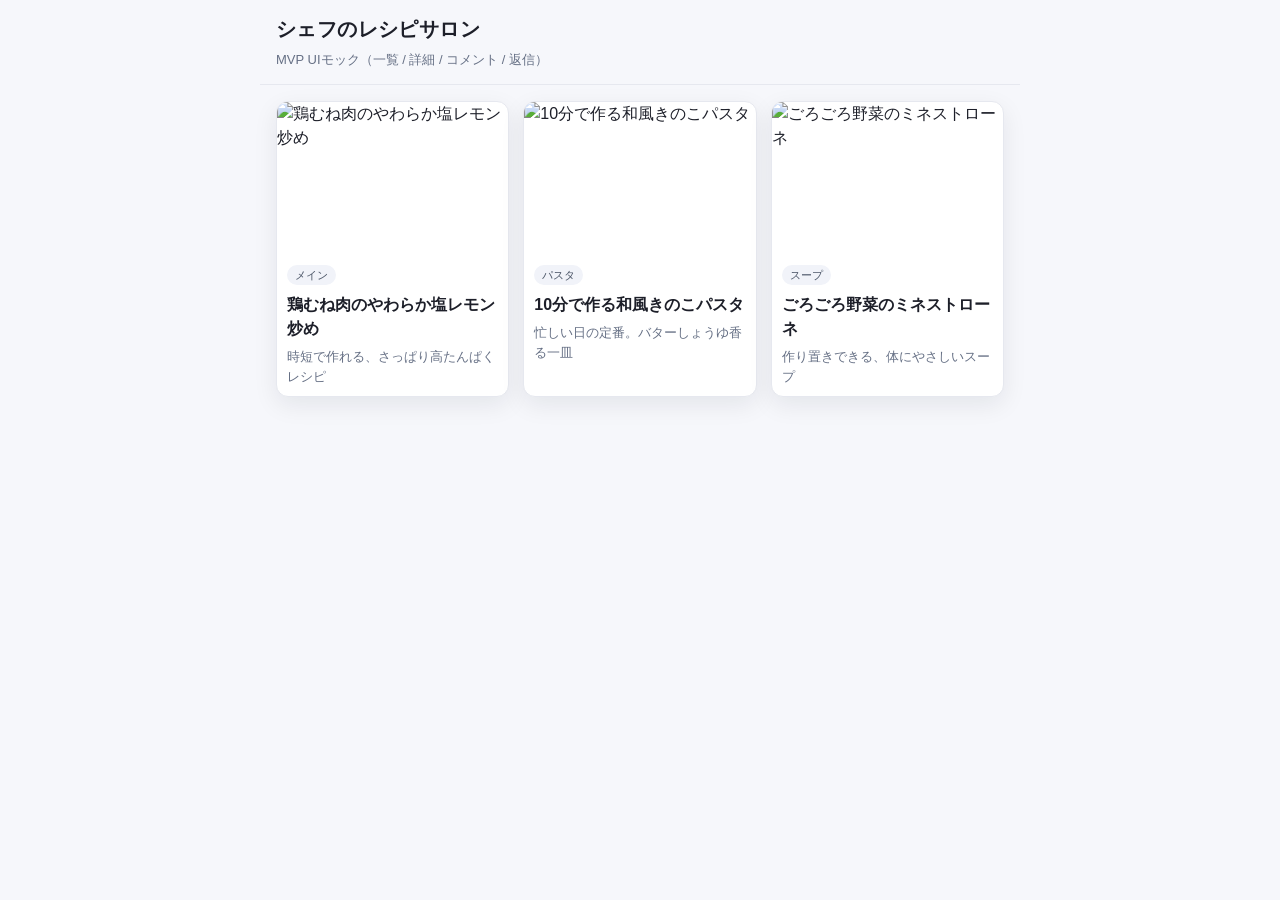
==== index.html @ c90aada8 "Initial commit: add MVP recipe app UI and requirements Made-with: Cursor" ====
<!DOCTYPE html>
<html lang="ja">
<head>
  <meta charset="UTF-8">
  <meta name="viewport" content="width=device-width, initial-scale=1.0">
  <title>レシピ紹介アプリ UIモック</title>
  <style>
    :root {
      --bg: #f6f7fb;
      --card: #ffffff;
      --text: #1d1f29;
      --sub: #667085;
      --line: #e6e8ef;
      --accent: #ff6b2d;
      --accent-soft: #fff1eb;
      --chef: #1f6feb;
      --shadow: 0 8px 24px rgba(16, 24, 40, 0.08);
    }

    * {
      box-sizing: border-box;
    }

    body {
      margin: 0;
      font-family: -apple-system, BlinkMacSystemFont, "Segoe UI", sans-serif;
      color: var(--text);
      background: var(--bg);
      line-height: 1.5;
    }

    .app {
      max-width: 760px;
      margin: 0 auto;
      padding: 12px 12px 24px;
    }

    .header {
      position: sticky;
      top: 0;
      z-index: 10;
      margin: -12px -12px 12px;
      padding: 12px;
      background: rgba(246, 247, 251, 0.92);
      backdrop-filter: blur(6px);
      border-bottom: 1px solid var(--line);
    }

    .title {
      margin: 0;
      font-size: 20px;
      font-weight: 700;
      letter-spacing: 0.02em;
    }

    .subtitle {
      margin: 6px 0 0;
      color: var(--sub);
      font-size: 13px;
    }

    .hidden {
      display: none !important;
    }

    .grid {
      display: grid;
      gap: 10px;
      grid-template-columns: 1fr;
    }

    .card {
      background: var(--card);
      border: 1px solid var(--line);
      border-radius: 12px;
      overflow: hidden;
      box-shadow: var(--shadow);
      cursor: pointer;
      transition: transform 0.15s ease, box-shadow 0.15s ease;
    }

    .card:hover {
      transform: translateY(-2px);
      box-shadow: 0 10px 28px rgba(16, 24, 40, 0.11);
    }

    .card img {
      width: 100%;
      height: 170px;
      object-fit: cover;
      display: block;
    }

    .card-body {
      padding: 10px;
    }

    .chip {
      display: inline-block;
      padding: 2px 8px;
      border-radius: 999px;
      font-size: 11px;
      background: #f1f3f9;
      color: #4b5567;
      margin-bottom: 8px;
    }

    .card h3 {
      font-size: 16px;
      margin: 0 0 6px;
    }

    .card p {
      margin: 0;
      color: var(--sub);
      font-size: 13px;
    }

    .detail-wrap {
      background: var(--card);
      border: 1px solid var(--line);
      border-radius: 12px;
      box-shadow: var(--shadow);
      overflow: hidden;
    }

    .detail-head {
      position: relative;
    }

    .detail-head img {
      width: 100%;
      height: 210px;
      object-fit: cover;
      display: block;
    }

    .back-btn {
      position: absolute;
      top: 10px;
      left: 10px;
      border: 0;
      border-radius: 999px;
      padding: 10px 14px;
      background: rgba(255, 255, 255, 0.92);
      font-size: 14px;
      cursor: pointer;
    }

    .detail-body {
      padding: 14px 12px 18px;
    }

    .detail-title {
      margin: 0 0 8px;
      font-size: 20px;
    }

    .section {
      margin-top: 14px;
      padding-top: 12px;
      border-top: 1px solid var(--line);
    }

    .section h4 {
      margin: 0 0 8px;
      font-size: 15px;
    }

    ul, ol {
      margin: 0;
      padding-left: 18px;
    }

    li + li {
      margin-top: 6px;
    }

    .chef-box {
      border: 1px solid #dbe9ff;
      background: #f4f8ff;
      border-radius: 12px;
      padding: 10px 12px;
      color: #1b3f73;
    }

    .video-link {
      display: inline-block;
      padding: 10px 14px;
      background: var(--accent-soft);
      color: #9d2f00;
      text-decoration: none;
      border-radius: 10px;
      font-weight: 600;
      font-size: 14px;
      min-height: 44px;
      line-height: 24px;
    }

    .comment-item {
      border: 1px solid var(--line);
      border-radius: 12px;
      padding: 10px;
      background: #fcfcfe;
    }

    .comment-meta {
      display: flex;
      justify-content: space-between;
      gap: 8px;
      margin-bottom: 6px;
      font-size: 11px;
      color: var(--sub);
    }

    .reply {
      margin-top: 8px;
      margin-left: 12px;
      border-left: 3px solid #e9eefc;
      padding-left: 10px;
      color: #475467;
      font-size: 13px;
    }

    .reply-chef {
      border-left-color: #b7d2ff;
    }

    .form-row {
      display: grid;
      gap: 8px;
      margin-top: 10px;
    }

    input,
    textarea,
    button {
      font: inherit;
    }

    input,
    textarea {
      width: 100%;
      border: 1px solid var(--line);
      border-radius: 10px;
      padding: 10px;
      background: #fff;
    }

    textarea {
      min-height: 84px;
      resize: vertical;
    }

    .btn {
      border: 0;
      border-radius: 10px;
      padding: 12px 14px;
      background: var(--accent);
      color: white;
      font-weight: 600;
      cursor: pointer;
      min-height: 44px;
    }

    .btn.secondary {
      background: #eef2ff;
      color: #273580;
    }

    .btn-row {
      display: flex;
      gap: 8px;
      flex-wrap: wrap;
    }

    .empty {
      color: var(--sub);
      font-size: 14px;
      margin: 0;
    }

    @media (min-width: 600px) {
      .app {
        padding: 16px 16px 28px;
      }

      .header {
        margin: -16px -16px 16px;
        padding: 14px 16px;
      }

      .grid {
        grid-template-columns: repeat(2, minmax(0, 1fr));
        gap: 12px;
      }

      .card img {
        height: 150px;
      }
    }

    @media (min-width: 900px) {
      .grid {
        grid-template-columns: repeat(3, minmax(0, 1fr));
        gap: 14px;
      }
    }
  </style>
</head>
<body>
  <div class="app">
    <header class="header">
      <h1 class="title">シェフのレシピサロン</h1>
      <p class="subtitle">MVP UIモック（一覧 / 詳細 / コメント / 返信）</p>
    </header>

    <main>
      <section id="recipe-list-view">
        <div id="recipe-list" class="grid"></div>
      </section>

      <section id="recipe-detail-view" class="hidden">
        <div class="detail-wrap">
          <div class="detail-head">
            <button id="back-btn" class="back-btn" type="button">一覧へ戻る</button>
            <img id="detail-image" src="" alt="レシピ画像">
          </div>
          <div class="detail-body">
            <h2 id="detail-title" class="detail-title"></h2>
            <p id="detail-summary" class="subtitle"></p>

            <div class="section">
              <h4>材料</h4>
              <ul id="detail-ingredients"></ul>
            </div>

            <div class="section">
              <h4>作り方</h4>
              <ol id="detail-steps"></ol>
            </div>

            <div class="section">
              <h4>シェフコメント</h4>
              <div id="detail-chef-comment" class="chef-box"></div>
            </div>

            <div class="section">
              <h4>動画</h4>
              <a id="detail-video-link" class="video-link" href="#" target="_blank" rel="noreferrer">動画リンクを見る</a>
            </div>

            <div class="section">
              <h4>コメント</h4>
              <div id="comment-list" class="form-row"></div>
              <p id="comment-empty" class="empty hidden">まだコメントがありません。</p>

              <div class="form-row">
                <input id="new-comment-name" type="text" placeholder="名前">
                <textarea id="new-comment-text" placeholder="コメントを入力"></textarea>
                <button id="post-comment-btn" class="btn" type="button">コメント投稿</button>
              </div>
            </div>
          </div>
        </div>
      </section>
    </main>
  </div>

  <script>
    const recipes = [
      {
        id: "r001",
        title: "鶏むね肉のやわらか塩レモン炒め",
        summary: "時短で作れる、さっぱり高たんぱくレシピ",
        category: "メイン",
        image: "https://images.unsplash.com/photo-1604909052743-94e838986d24?auto=format&fit=crop&w=1000&q=80",
        ingredients: ["鶏むね肉 1枚", "塩 ひとつまみ", "レモン汁 小さじ2", "オリーブオイル 小さじ2"],
        steps: ["鶏むね肉をそぎ切りにする", "塩をふって3分置く", "フライパンで焼き、レモン汁を加えて絡める"],
        chefComment: "火を入れすぎないのがポイントです。余熱で仕上げるとしっとりします。",
        videoUrl: "https://www.youtube.com/",
        comments: [
          {
            id: "c1",
            author: "さやか",
            text: "本当にやわらかくできました！",
            date: "2026-03-20",
            replies: [{ author: "シェフ", text: "嬉しいです。切り方が上手だったはず！", isChef: true }]
          }
        ]
      },
      {
        id: "r002",
        title: "10分で作る和風きのこパスタ",
        summary: "忙しい日の定番。バターしょうゆ香る一皿",
        category: "パスタ",
        image: "https://images.unsplash.com/photo-1621996346565-e3dbc646d9a9?auto=format&fit=crop&w=1000&q=80",
        ingredients: ["パスタ 100g", "しめじ 1/2株", "バター 10g", "しょうゆ 小さじ2"],
        steps: ["パスタをゆでる", "しめじを炒める", "ゆで上がったパスタと調味料を和える"],
        chefComment: "最後に黒こしょうをしっかり振ると、味が締まっておすすめです。",
        videoUrl: "https://vimeo.com/",
        comments: []
      },
      {
        id: "r003",
        title: "ごろごろ野菜のミネストローネ",
        summary: "作り置きできる、体にやさしいスープ",
        category: "スープ",
        image: "https://images.unsplash.com/photo-1547592166-23ac45744acd?auto=format&fit=crop&w=1000&q=80",
        ingredients: ["玉ねぎ 1/2個", "にんじん 1/2本", "トマト缶 1/2缶", "コンソメ 小さじ1"],
        steps: ["野菜を角切りにする", "鍋で炒めてトマト缶と水を加える", "やわらかくなるまで煮る"],
        chefComment: "翌日はさらに味がなじみます。多めに作ってOKです。",
        videoUrl: "https://www.youtube.com/",
        comments: []
      }
    ];

    const listView = document.getElementById("recipe-list-view");
    const detailView = document.getElementById("recipe-detail-view");
    const recipeList = document.getElementById("recipe-list");
    const backBtn = document.getElementById("back-btn");

    const detailTitle = document.getElementById("detail-title");
    const detailSummary = document.getElementById("detail-summary");
    const detailImage = document.getElementById("detail-image");
    const detailIngredients = document.getElementById("detail-ingredients");
    const detailSteps = document.getElementById("detail-steps");
    const detailChefComment = document.getElementById("detail-chef-comment");
    const detailVideoLink = document.getElementById("detail-video-link");
    const commentList = document.getElementById("comment-list");
    const commentEmpty = document.getElementById("comment-empty");
    const newCommentName = document.getElementById("new-comment-name");
    const newCommentText = document.getElementById("new-comment-text");
    const postCommentBtn = document.getElementById("post-comment-btn");

    let currentRecipeId = null;
    let replyTargetCommentId = null;

    function renderRecipeList() {
      recipeList.innerHTML = "";
      recipes.forEach((recipe) => {
        const card = document.createElement("article");
        card.className = "card";
        card.innerHTML = `
          <img src="${recipe.image}" alt="${recipe.title}">
          <div class="card-body">
            <span class="chip">${recipe.category}</span>
            <h3>${recipe.title}</h3>
            <p>${recipe.summary}</p>
          </div>
        `;
        card.addEventListener("click", () => openRecipeDetail(recipe.id));
        recipeList.appendChild(card);
      });
    }

    function openRecipeDetail(recipeId) {
      const recipe = recipes.find((r) => r.id === recipeId);
      if (!recipe) return;

      currentRecipeId = recipeId;
      replyTargetCommentId = null;

      detailTitle.textContent = recipe.title;
      detailSummary.textContent = recipe.summary;
      detailImage.src = recipe.image;
      detailImage.alt = recipe.title;
      detailChefComment.textContent = recipe.chefComment;
      detailVideoLink.href = recipe.videoUrl;

      detailIngredients.innerHTML = recipe.ingredients.map((x) => `<li>${x}</li>`).join("");
      detailSteps.innerHTML = recipe.steps.map((x) => `<li>${x}</li>`).join("");
      renderComments();

      listView.classList.add("hidden");
      detailView.classList.remove("hidden");
      window.scrollTo({ top: 0, behavior: "smooth" });
    }

    function closeRecipeDetail() {
      detailView.classList.add("hidden");
      listView.classList.remove("hidden");
    }

    function renderComments() {
      const recipe = recipes.find((r) => r.id === currentRecipeId);
      if (!recipe) return;

      commentList.innerHTML = "";
      if (recipe.comments.length === 0) {
        commentEmpty.classList.remove("hidden");
      } else {
        commentEmpty.classList.add("hidden");
      }

      recipe.comments.forEach((comment) => {
        const item = document.createElement("div");
        item.className = "comment-item";

        const repliesHtml = comment.replies
          .map((reply) => `
            <div class="reply ${reply.isChef ? "reply-chef" : ""}">
              <strong>${reply.author}</strong>: ${reply.text}
            </div>
          `)
          .join("");

        item.innerHTML = `
          <div class="comment-meta">
            <strong>${comment.author}</strong>
            <span>${comment.date}</span>
          </div>
          <div>${comment.text}</div>
          ${repliesHtml}
          <div class="btn-row" style="margin-top: 10px;">
            <button class="btn secondary" type="button" data-action="reply" data-comment-id="${comment.id}">返信する</button>
          </div>
        `;

        item.querySelector("[data-action='reply']").addEventListener("click", (e) => {
          replyTargetCommentId = e.currentTarget.getAttribute("data-comment-id");
          newCommentText.focus();
          newCommentText.placeholder = "返信内容を入力";
        });

        commentList.appendChild(item);
      });
    }

    function postComment() {
      const recipe = recipes.find((r) => r.id === currentRecipeId);
      if (!recipe) return;

      const author = newCommentName.value.trim() || "ゲスト";
      const text = newCommentText.value.trim();
      if (!text) return;

      if (replyTargetCommentId) {
        const target = recipe.comments.find((c) => c.id === replyTargetCommentId);
        if (target) {
          target.replies.push({ author, text, isChef: false });
        }
      } else {
        recipe.comments.unshift({
          id: `c${Date.now()}`,
          author,
          text,
          date: new Date().toISOString().slice(0, 10),
          replies: []
        });
      }

      newCommentText.value = "";
      newCommentName.value = "";
      newCommentText.placeholder = "コメントを入力";
      replyTargetCommentId = null;
      renderComments();
    }

    backBtn.addEventListener("click", closeRecipeDetail);
    postCommentBtn.addEventListener("click", postComment);

    renderRecipeList();
  </script>
</body>
</html>
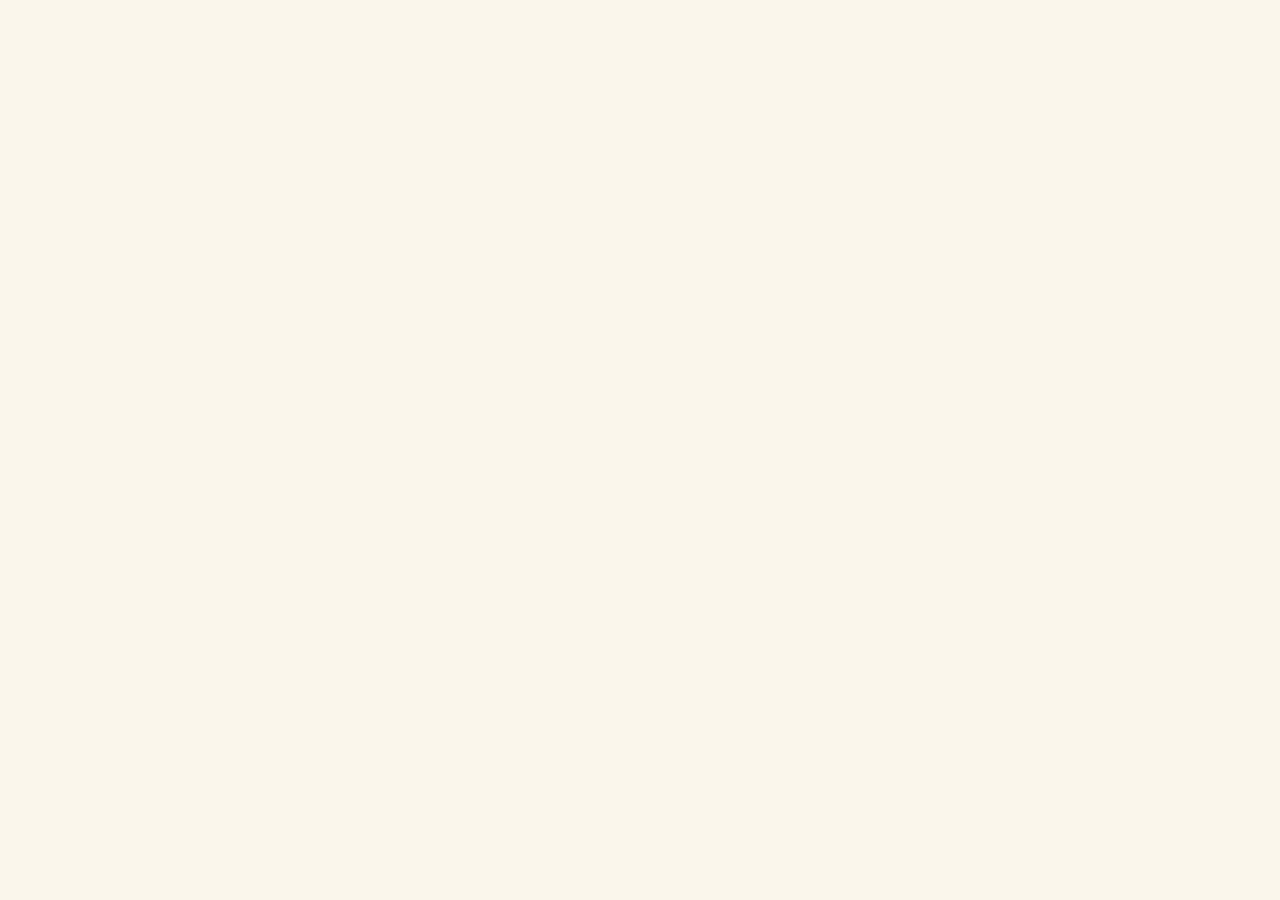
==== commit adfe1673: "Phase 3: Vercel hosting + Notion→GAS→GitHub data pipeline foundation - Add data/ structure (index.js" ====
--- a/index.html
+++ b/index.html
@@ -1,566 +1,129 @@
-<!DOCTYPE html>
+<!doctype html>
 <html lang="ja">
 <head>
-  <meta charset="UTF-8">
-  <meta name="viewport" content="width=device-width, initial-scale=1.0">
-  <title>レシピ紹介アプリ UIモック</title>
-  <style>
-    :root {
-      --bg: #f6f7fb;
-      --card: #ffffff;
-      --text: #1d1f29;
-      --sub: #667085;
-      --line: #e6e8ef;
-      --accent: #ff6b2d;
-      --accent-soft: #fff1eb;
-      --chef: #1f6feb;
-      --shadow: 0 8px 24px rgba(16, 24, 40, 0.08);
-    }
+<meta charset="utf-8" />
+<meta name="viewport" content="width=device-width,initial-scale=1" />
+<title>つくる帖 — レシピサイト</title>
+<link href="https://fonts.googleapis.com/css2?family=Noto+Serif+JP:wght@400;500;600;700&family=Noto+Sans+JP:wght@400;500;600;700&family=Shippori+Mincho:wght@500;600;700&display=swap" rel="stylesheet" />
+<link rel="stylesheet" href="theme.css" />
+<style>
+  body { margin: 0; font-family: 'Noto Serif JP', serif; }
+</style>
 
-    * {
-      box-sizing: border-box;
-    }
+<template id="__bundler_thumbnail">
+  <svg xmlns="http://www.w3.org/2000/svg" viewBox="0 0 100 100">
+    <rect width="100" height="100" fill="#faf6ec"/>
+    <text x="50" y="58" text-anchor="middle" font-family="serif" font-weight="700" font-size="22" fill="#b8442a">帖</text>
+    <text x="50" y="80" text-anchor="middle" font-family="sans-serif" font-size="6" letter-spacing="2" fill="#6b6353">TSUKURU-CHO</text>
+  </svg>
+</template>
 
-    body {
-      margin: 0;
-      font-family: -apple-system, BlinkMacSystemFont, "Segoe UI", sans-serif;
-      color: var(--text);
-      background: var(--bg);
-      line-height: 1.5;
-    }
+<script src="https://unpkg.com/react@18.3.1/umd/react.development.js" integrity="sha384-hD6/rw4ppMLGNu3tX5cjIb+uRZ7UkRJ6BPkLpg4hAu/6onKUg4lLsHAs9EBPT82L" crossorigin="anonymous"></script>
+<script src="https://unpkg.com/react-dom@18.3.1/umd/react-dom.development.js" integrity="sha384-u6aeetuaXnQ38mYT8rp6sbXaQe3NL9t+IBXmnYxwkUI2Hw4bsp2Wvmx4yRQF1uAm" crossorigin="anonymous"></script>
+<script src="https://unpkg.com/@babel/standalone@7.29.0/babel.min.js" integrity="sha384-m08KidiNqLdpJqLq95G/LEi8Qvjl/xUYll3QILypMoQ65QorJ9Lvtp2RXYGBFj1y" crossorigin="anonymous"></script>
 
-    .app {
-      max-width: 760px;
-      margin: 0 auto;
-      padding: 12px 12px 24px;
-    }
-
-    .header {
-      position: sticky;
-      top: 0;
-      z-index: 10;
-      margin: -12px -12px 12px;
-      padding: 12px;
-      background: rgba(246, 247, 251, 0.92);
-      backdrop-filter: blur(6px);
-      border-bottom: 1px solid var(--line);
-    }
-
-    .title {
-      margin: 0;
-      font-size: 20px;
-      font-weight: 700;
-      letter-spacing: 0.02em;
-    }
-
-    .subtitle {
-      margin: 6px 0 0;
-      color: var(--sub);
-      font-size: 13px;
-    }
-
-    .hidden {
-      display: none !important;
-    }
-
-    .grid {
-      display: grid;
-      gap: 10px;
-      grid-template-columns: 1fr;
-    }
-
-    .card {
-      background: var(--card);
-      border: 1px solid var(--line);
-      border-radius: 12px;
-      overflow: hidden;
-      box-shadow: var(--shadow);
-      cursor: pointer;
-      transition: transform 0.15s ease, box-shadow 0.15s ease;
-    }
-
-    .card:hover {
-      transform: translateY(-2px);
-      box-shadow: 0 10px 28px rgba(16, 24, 40, 0.11);
-    }
-
-    .card img {
-      width: 100%;
-      height: 170px;
-      object-fit: cover;
-      display: block;
-    }
-
-    .card-body {
-      padding: 10px;
-    }
-
-    .chip {
-      display: inline-block;
-      padding: 2px 8px;
-      border-radius: 999px;
-      font-size: 11px;
-      background: #f1f3f9;
-      color: #4b5567;
-      margin-bottom: 8px;
-    }
-
-    .card h3 {
-      font-size: 16px;
-      margin: 0 0 6px;
-    }
-
-    .card p {
-      margin: 0;
-      color: var(--sub);
-      font-size: 13px;
-    }
-
-    .detail-wrap {
-      background: var(--card);
-      border: 1px solid var(--line);
-      border-radius: 12px;
-      box-shadow: var(--shadow);
-      overflow: hidden;
-    }
-
-    .detail-head {
-      position: relative;
-    }
-
-    .detail-head img {
-      width: 100%;
-      height: 210px;
-      object-fit: cover;
-      display: block;
-    }
-
-    .back-btn {
-      position: absolute;
-      top: 10px;
-      left: 10px;
-      border: 0;
-      border-radius: 999px;
-      padding: 10px 14px;
-      background: rgba(255, 255, 255, 0.92);
-      font-size: 14px;
-      cursor: pointer;
-    }
-
-    .detail-body {
-      padding: 14px 12px 18px;
-    }
-
-    .detail-title {
-      margin: 0 0 8px;
-      font-size: 20px;
-    }
-
-    .section {
-      margin-top: 14px;
-      padding-top: 12px;
-      border-top: 1px solid var(--line);
-    }
-
-    .section h4 {
-      margin: 0 0 8px;
-      font-size: 15px;
-    }
-
-    ul, ol {
-      margin: 0;
-      padding-left: 18px;
-    }
-
-    li + li {
-      margin-top: 6px;
-    }
-
-    .chef-box {
-      border: 1px solid #dbe9ff;
-      background: #f4f8ff;
-      border-radius: 12px;
-      padding: 10px 12px;
-      color: #1b3f73;
-    }
-
-    .video-link {
-      display: inline-block;
-      padding: 10px 14px;
-      background: var(--accent-soft);
-      color: #9d2f00;
-      text-decoration: none;
-      border-radius: 10px;
-      font-weight: 600;
-      font-size: 14px;
-      min-height: 44px;
-      line-height: 24px;
-    }
-
-    .comment-item {
-      border: 1px solid var(--line);
-      border-radius: 12px;
-      padding: 10px;
-      background: #fcfcfe;
-    }
-
-    .comment-meta {
-      display: flex;
-      justify-content: space-between;
-      gap: 8px;
-      margin-bottom: 6px;
-      font-size: 11px;
-      color: var(--sub);
-    }
-
-    .reply {
-      margin-top: 8px;
-      margin-left: 12px;
-      border-left: 3px solid #e9eefc;
-      padding-left: 10px;
-      color: #475467;
-      font-size: 13px;
-    }
-
-    .reply-chef {
-      border-left-color: #b7d2ff;
-    }
-
-    .form-row {
-      display: grid;
-      gap: 8px;
-      margin-top: 10px;
-    }
-
-    input,
-    textarea,
-    button {
-      font: inherit;
-    }
-
-    input,
-    textarea {
-      width: 100%;
-      border: 1px solid var(--line);
-      border-radius: 10px;
-      padding: 10px;
-      background: #fff;
-    }
-
-    textarea {
-      min-height: 84px;
-      resize: vertical;
-    }
-
-    .btn {
-      border: 0;
-      border-radius: 10px;
-      padding: 12px 14px;
-      background: var(--accent);
-      color: white;
-      font-weight: 600;
-      cursor: pointer;
-      min-height: 44px;
-    }
-
-    .btn.secondary {
-      background: #eef2ff;
-      color: #273580;
-    }
-
-    .btn-row {
-      display: flex;
-      gap: 8px;
-      flex-wrap: wrap;
-    }
-
-    .empty {
-      color: var(--sub);
-      font-size: 14px;
-      margin: 0;
-    }
-
-    @media (min-width: 600px) {
-      .app {
-        padding: 16px 16px 28px;
-      }
-
-      .header {
-        margin: -16px -16px 16px;
-        padding: 14px 16px;
-      }
-
-      .grid {
-        grid-template-columns: repeat(2, minmax(0, 1fr));
-        gap: 12px;
-      }
-
-      .card img {
-        height: 150px;
-      }
-    }
-
-    @media (min-width: 900px) {
-      .grid {
-        grid-template-columns: repeat(3, minmax(0, 1fr));
-        gap: 14px;
-      }
-    }
-  </style>
+<script src="image-slot.js"></script>
+<script src="data.js"></script>
+<script type="text/babel" src="design-canvas.jsx"></script>
+<script type="text/babel" src="ios-frame.jsx"></script>
+<script type="text/babel" src="tweaks-panel.jsx"></script>
+<script type="text/babel" src="shared.jsx"></script>
+<script type="text/babel" src="screens/list.jsx"></script>
+<script type="text/babel" src="screens/detail-shared.jsx"></script>
+<script type="text/babel" src="screens/detail-tabs.jsx"></script>
+<script type="text/babel" src="screens/detail-accordion.jsx"></script>
+<script type="text/babel" src="screens/detail-scroll.jsx"></script>
+<script type="text/babel" src="screens/cooking-mode.jsx"></script>
 </head>
 <body>
-  <div class="app">
-    <header class="header">
-      <h1 class="title">シェフのレシピサロン</h1>
-      <p class="subtitle">MVP UIモック（一覧 / 詳細 / コメント / 返信）</p>
-    </header>
+<div id="root"></div>
 
-    <main>
-      <section id="recipe-list-view">
-        <div id="recipe-list" class="grid"></div>
-      </section>
+<script type="text/babel">
+const TWEAK_DEFAULTS = /*EDITMODE-BEGIN*/{
+  "listLayoutFocus": "grid",
+  "showCookingMode": true
+}/*EDITMODE-END*/;
 
-      <section id="recipe-detail-view" class="hidden">
-        <div class="detail-wrap">
-          <div class="detail-head">
-            <button id="back-btn" class="back-btn" type="button">一覧へ戻る</button>
-            <img id="detail-image" src="" alt="レシピ画像">
+function Wrap({ children }) {
+  // Each artboard mounts an IOSDevice with a screen inside.
+  return (
+    <IOSDevice width={402} height={874}>
+      {children}
+    </IOSDevice>
+  );
+}
+
+function App() {
+  const [t, setTweak] = useTweaks(TWEAK_DEFAULTS);
+
+  return (
+    <>
+      <DesignCanvas>
+        <DCSection id="list" title="一覧ページ" subtitle="ホーム — レシピを探す画面。2案で比較">
+          <DCArtboard id="list-grid" label="A · 2列グリッド（写真主役）" width={402} height={874}>
+            <Wrap><ListScreen layout="grid" /></Wrap>
+          </DCArtboard>
+          <DCArtboard id="list-row" label="B · 横並びリスト（情報量多め）" width={402} height={874}>
+            <Wrap><ListScreen layout="list" /></Wrap>
+          </DCArtboard>
+        </DCSection>
+
+        <DCSection id="detail" title="詳細ページ" subtitle="情報量が多いので、整理方法を3案">
+          <DCArtboard id="detail-tabs" label="A · タブ切り替え" width={402} height={874}>
+            <Wrap><DetailTabs /></Wrap>
+          </DCArtboard>
+          <DCArtboard id="detail-accordion" label="B · アコーディオン" width={402} height={874}>
+            <Wrap><DetailAccordion /></Wrap>
+          </DCArtboard>
+          <DCArtboard id="detail-scroll" label="C · 長尺スクロール＋目次" width={402} height={874}>
+            <Wrap><DetailScroll /></Wrap>
+          </DCArtboard>
+        </DCSection>
+
+        <DCSection id="cook" title="料理中モード" subtitle="工程を1画面ずつ。画面常時オン・大きな文字・チェックボックス">
+          <DCArtboard id="cook-mode" label="ステッパー型" width={402} height={874}>
+            <Wrap><CookingMode /></Wrap>
+          </DCArtboard>
+        </DCSection>
+
+        <DCPostIt top={140} left={20} rotate={-3} width={210}>
+          和モダン｜生成り＋墨＋朱の差し色。{'\n'}
+          Noto Serif JP / Shippori Mincho。{'\n'}
+          ヒーロー画像は image-slot で差し替え可。
+        </DCPostIt>
+      </DesignCanvas>
+
+      <TweaksPanel title="Tweaks">
+        <TweakSection title="一覧ページ">
+          <TweakRadio
+            label="レイアウト"
+            value={t.listLayoutFocus}
+            options={[
+              { value: 'grid', label: '2列グリッド' },
+              { value: 'row',  label: '横並びリスト' },
+            ]}
+            onChange={v => setTweak('listLayoutFocus', v)}
+          />
+        </TweakSection>
+        <TweakSection title="詳細ページ" subtitle="3案を画面上で並べて比較できます。各アートボードをクリックでフルスクリーン表示">
+          <div style={{ fontSize: 11, color: '#6b6353', lineHeight: 1.6, fontFamily: '-apple-system, system-ui' }}>
+            タブ案 / アコーディオン案 / スクロール案 を並列表示中。{'\n'}
+            アートボード右上の ⤢ で個別に拡大できます。
           </div>
-          <div class="detail-body">
-            <h2 id="detail-title" class="detail-title"></h2>
-            <p id="detail-summary" class="subtitle"></p>
+        </TweakSection>
+        <TweakSection title="料理中モード">
+          <TweakToggle
+            label="表示する"
+            value={t.showCookingMode}
+            onChange={v => setTweak('showCookingMode', v)}
+          />
+        </TweakSection>
+      </TweaksPanel>
+    </>
+  );
+}
 
-            <div class="section">
-              <h4>材料</h4>
-              <ul id="detail-ingredients"></ul>
-            </div>
-
-            <div class="section">
-              <h4>作り方</h4>
-              <ol id="detail-steps"></ol>
-            </div>
-
-            <div class="section">
-              <h4>シェフコメント</h4>
-              <div id="detail-chef-comment" class="chef-box"></div>
-            </div>
-
-            <div class="section">
-              <h4>動画</h4>
-              <a id="detail-video-link" class="video-link" href="#" target="_blank" rel="noreferrer">動画リンクを見る</a>
-            </div>
-
-            <div class="section">
-              <h4>コメント</h4>
-              <div id="comment-list" class="form-row"></div>
-              <p id="comment-empty" class="empty hidden">まだコメントがありません。</p>
-
-              <div class="form-row">
-                <input id="new-comment-name" type="text" placeholder="名前">
-                <textarea id="new-comment-text" placeholder="コメントを入力"></textarea>
-                <button id="post-comment-btn" class="btn" type="button">コメント投稿</button>
-              </div>
-            </div>
-          </div>
-        </div>
-      </section>
-    </main>
-  </div>
-
-  <script>
-    const recipes = [
-      {
-        id: "r001",
-        title: "鶏むね肉のやわらか塩レモン炒め",
-        summary: "時短で作れる、さっぱり高たんぱくレシピ",
-        category: "メイン",
-        image: "https://images.unsplash.com/photo-1604909052743-94e838986d24?auto=format&fit=crop&w=1000&q=80",
-        ingredients: ["鶏むね肉 1枚", "塩 ひとつまみ", "レモン汁 小さじ2", "オリーブオイル 小さじ2"],
-        steps: ["鶏むね肉をそぎ切りにする", "塩をふって3分置く", "フライパンで焼き、レモン汁を加えて絡める"],
-        chefComment: "火を入れすぎないのがポイントです。余熱で仕上げるとしっとりします。",
-        videoUrl: "https://www.youtube.com/",
-        comments: [
-          {
-            id: "c1",
-            author: "さやか",
-            text: "本当にやわらかくできました！",
-            date: "2026-03-20",
-            replies: [{ author: "シェフ", text: "嬉しいです。切り方が上手だったはず！", isChef: true }]
-          }
-        ]
-      },
-      {
-        id: "r002",
-        title: "10分で作る和風きのこパスタ",
-        summary: "忙しい日の定番。バターしょうゆ香る一皿",
-        category: "パスタ",
-        image: "https://images.unsplash.com/photo-1621996346565-e3dbc646d9a9?auto=format&fit=crop&w=1000&q=80",
-        ingredients: ["パスタ 100g", "しめじ 1/2株", "バター 10g", "しょうゆ 小さじ2"],
-        steps: ["パスタをゆでる", "しめじを炒める", "ゆで上がったパスタと調味料を和える"],
-        chefComment: "最後に黒こしょうをしっかり振ると、味が締まっておすすめです。",
-        videoUrl: "https://vimeo.com/",
-        comments: []
-      },
-      {
-        id: "r003",
-        title: "ごろごろ野菜のミネストローネ",
-        summary: "作り置きできる、体にやさしいスープ",
-        category: "スープ",
-        image: "https://images.unsplash.com/photo-1547592166-23ac45744acd?auto=format&fit=crop&w=1000&q=80",
-        ingredients: ["玉ねぎ 1/2個", "にんじん 1/2本", "トマト缶 1/2缶", "コンソメ 小さじ1"],
-        steps: ["野菜を角切りにする", "鍋で炒めてトマト缶と水を加える", "やわらかくなるまで煮る"],
-        chefComment: "翌日はさらに味がなじみます。多めに作ってOKです。",
-        videoUrl: "https://www.youtube.com/",
-        comments: []
-      }
-    ];
-
-    const listView = document.getElementById("recipe-list-view");
-    const detailView = document.getElementById("recipe-detail-view");
-    const recipeList = document.getElementById("recipe-list");
-    const backBtn = document.getElementById("back-btn");
-
-    const detailTitle = document.getElementById("detail-title");
-    const detailSummary = document.getElementById("detail-summary");
-    const detailImage = document.getElementById("detail-image");
-    const detailIngredients = document.getElementById("detail-ingredients");
-    const detailSteps = document.getElementById("detail-steps");
-    const detailChefComment = document.getElementById("detail-chef-comment");
-    const detailVideoLink = document.getElementById("detail-video-link");
-    const commentList = document.getElementById("comment-list");
-    const commentEmpty = document.getElementById("comment-empty");
-    const newCommentName = document.getElementById("new-comment-name");
-    const newCommentText = document.getElementById("new-comment-text");
-    const postCommentBtn = document.getElementById("post-comment-btn");
-
-    let currentRecipeId = null;
-    let replyTargetCommentId = null;
-
-    function renderRecipeList() {
-      recipeList.innerHTML = "";
-      recipes.forEach((recipe) => {
-        const card = document.createElement("article");
-        card.className = "card";
-        card.innerHTML = `
-          <img src="${recipe.image}" alt="${recipe.title}">
-          <div class="card-body">
-            <span class="chip">${recipe.category}</span>
-            <h3>${recipe.title}</h3>
-            <p>${recipe.summary}</p>
-          </div>
-        `;
-        card.addEventListener("click", () => openRecipeDetail(recipe.id));
-        recipeList.appendChild(card);
-      });
-    }
-
-    function openRecipeDetail(recipeId) {
-      const recipe = recipes.find((r) => r.id === recipeId);
-      if (!recipe) return;
-
-      currentRecipeId = recipeId;
-      replyTargetCommentId = null;
-
-      detailTitle.textContent = recipe.title;
-      detailSummary.textContent = recipe.summary;
-      detailImage.src = recipe.image;
-      detailImage.alt = recipe.title;
-      detailChefComment.textContent = recipe.chefComment;
-      detailVideoLink.href = recipe.videoUrl;
-
-      detailIngredients.innerHTML = recipe.ingredients.map((x) => `<li>${x}</li>`).join("");
-      detailSteps.innerHTML = recipe.steps.map((x) => `<li>${x}</li>`).join("");
-      renderComments();
-
-      listView.classList.add("hidden");
-      detailView.classList.remove("hidden");
-      window.scrollTo({ top: 0, behavior: "smooth" });
-    }
-
-    function closeRecipeDetail() {
-      detailView.classList.add("hidden");
-      listView.classList.remove("hidden");
-    }
-
-    function renderComments() {
-      const recipe = recipes.find((r) => r.id === currentRecipeId);
-      if (!recipe) return;
-
-      commentList.innerHTML = "";
-      if (recipe.comments.length === 0) {
-        commentEmpty.classList.remove("hidden");
-      } else {
-        commentEmpty.classList.add("hidden");
-      }
-
-      recipe.comments.forEach((comment) => {
-        const item = document.createElement("div");
-        item.className = "comment-item";
-
-        const repliesHtml = comment.replies
-          .map((reply) => `
-            <div class="reply ${reply.isChef ? "reply-chef" : ""}">
-              <strong>${reply.author}</strong>: ${reply.text}
-            </div>
-          `)
-          .join("");
-
-        item.innerHTML = `
-          <div class="comment-meta">
-            <strong>${comment.author}</strong>
-            <span>${comment.date}</span>
-          </div>
-          <div>${comment.text}</div>
-          ${repliesHtml}
-          <div class="btn-row" style="margin-top: 10px;">
-            <button class="btn secondary" type="button" data-action="reply" data-comment-id="${comment.id}">返信する</button>
-          </div>
-        `;
-
-        item.querySelector("[data-action='reply']").addEventListener("click", (e) => {
-          replyTargetCommentId = e.currentTarget.getAttribute("data-comment-id");
-          newCommentText.focus();
-          newCommentText.placeholder = "返信内容を入力";
-        });
-
-        commentList.appendChild(item);
-      });
-    }
-
-    function postComment() {
-      const recipe = recipes.find((r) => r.id === currentRecipeId);
-      if (!recipe) return;
-
-      const author = newCommentName.value.trim() || "ゲスト";
-      const text = newCommentText.value.trim();
-      if (!text) return;
-
-      if (replyTargetCommentId) {
-        const target = recipe.comments.find((c) => c.id === replyTargetCommentId);
-        if (target) {
-          target.replies.push({ author, text, isChef: false });
-        }
-      } else {
-        recipe.comments.unshift({
-          id: `c${Date.now()}`,
-          author,
-          text,
-          date: new Date().toISOString().slice(0, 10),
-          replies: []
-        });
-      }
-
-      newCommentText.value = "";
-      newCommentName.value = "";
-      newCommentText.placeholder = "コメントを入力";
-      replyTargetCommentId = null;
-      renderComments();
-    }
-
-    backBtn.addEventListener("click", closeRecipeDetail);
-    postCommentBtn.addEventListener("click", postComment);
-
-    renderRecipeList();
-  </script>
+ReactDOM.createRoot(document.getElementById('root')).render(<App />);
+</script>
 </body>
 </html>
--- a/theme.css
+++ b/theme.css
@@ -0,0 +1,73 @@
+/* 和モダン design tokens — 生成り (kinari) + 墨 (sumi) + 朱 (shu) accent */
+
+:root {
+  /* Base — warm off-whites */
+  --washi: #faf6ec;          /* lightest paper */
+  --kinari: #f3ecdb;         /* unbleached cream base */
+  --kinari-deep: #e8dfc8;    /* deeper cream / dividers */
+  --line: #ddd2b8;           /* hairlines */
+
+  /* Inks */
+  --sumi: #1d1a16;           /* primary ink */
+  --sumi-2: #3a342d;         /* secondary ink */
+  --sumi-3: #6b6353;         /* tertiary / captions */
+  --muted: #9a917e;          /* hints */
+
+  /* Accents */
+  --shu: #b8442a;            /* 朱 vermillion — primary accent */
+  --shu-deep: #8d3220;
+  --shu-soft: #f0d4c9;
+  --tea: #7a6643;            /* 茶 — secondary, for tags */
+  --moss: #5e6b3b;           /* 苔 — third accent for tags */
+
+  /* Spacing scale */
+  --r-sm: 6px;
+  --r-md: 10px;
+  --r-lg: 18px;
+}
+
+html, body { background: var(--washi); color: var(--sumi); }
+
+.j-serif { font-family: 'Noto Serif JP', 'Shippori Mincho', 'Hiragino Mincho ProN', serif; }
+.j-sans  { font-family: 'Noto Sans JP', 'Hiragino Sans', system-ui, sans-serif; }
+
+/* Tategaki page label */
+.j-tate { writing-mode: vertical-rl; text-orientation: upright; letter-spacing: 0.2em; }
+
+/* Faint paper texture — extremely subtle noise via radial gradients */
+.paper {
+  background:
+    radial-gradient(circle at 30% 20%, rgba(184,68,42,0.015), transparent 50%),
+    radial-gradient(circle at 80% 70%, rgba(29,26,22,0.015), transparent 50%),
+    var(--washi);
+}
+
+/* Reset for screens */
+.screen, .screen * { box-sizing: border-box; }
+.screen { font-family: 'Noto Serif JP', 'Hiragino Mincho ProN', serif; color: var(--sumi); }
+.screen button { font-family: inherit; }
+
+/* Hide native scrollbars in mocks */
+.no-bar { scrollbar-width: none; }
+.no-bar::-webkit-scrollbar { display: none; }
+
+/* Tap pop */
+@keyframes tappop { 0%{transform:scale(1)} 50%{transform:scale(.97)} 100%{transform:scale(1)} }
+
+/* Small caps Latin for numbers */
+.tnum { font-variant-numeric: tabular-nums; }
+
+/* Brand wordmark */
+.wordmark {
+  font-family: 'Noto Serif JP', serif;
+  font-weight: 600;
+  letter-spacing: 0.08em;
+}
+
+/* Vertical seal-like badge */
+.seal {
+  display: inline-flex; align-items: center; justify-content: center;
+  background: var(--shu); color: var(--washi);
+  font-family: 'Noto Serif JP', serif; font-weight: 600;
+  letter-spacing: 0.1em;
+}
